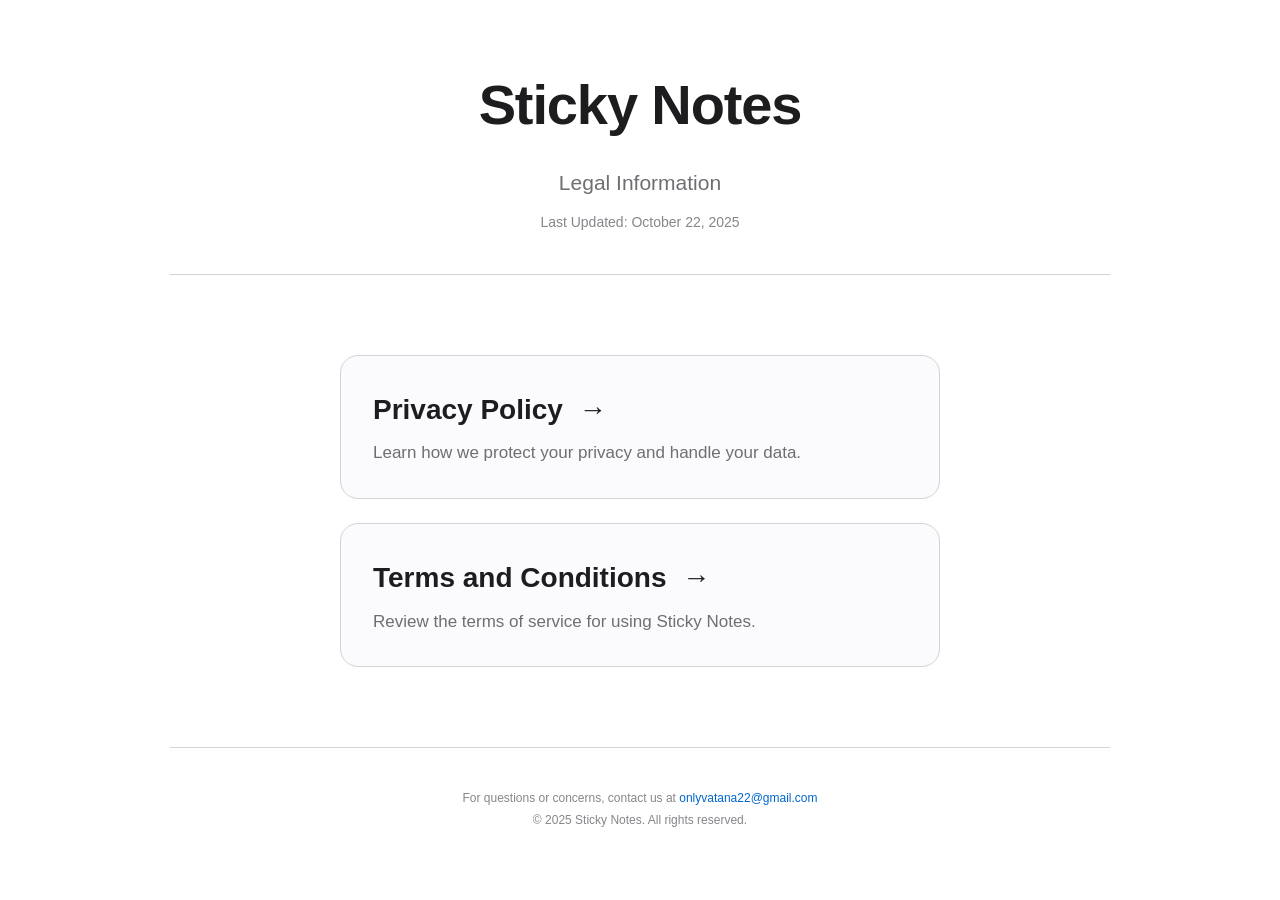
==== index.html @ 2e44e7cf "initial commit" ====
<!DOCTYPE html>
<html lang="en">
<head>
    <meta charset="UTF-8">
    <meta name="viewport" content="width=device-width, initial-scale=1.0">
    <title>Sticky Notes - Legal</title>
    <style>
        * {
            margin: 0;
            padding: 0;
            box-sizing: border-box;
        }

        body {
            font-family: -apple-system, BlinkMacSystemFont, 'SF Pro Display', 'Segoe UI', Roboto, sans-serif;
            background: #ffffff;
            color: #1d1d1f;
            line-height: 1.6;
            -webkit-font-smoothing: antialiased;
        }

        .container {
            max-width: 980px;
            margin: 0 auto;
            padding: 60px 20px;
        }

        header {
            text-align: center;
            margin-bottom: 80px;
            padding-bottom: 40px;
            border-bottom: 1px solid #d2d2d7;
        }

        h1 {
            font-size: 56px;
            font-weight: 600;
            letter-spacing: -0.02em;
            margin-bottom: 16px;
            color: #1d1d1f;
        }

        .subtitle {
            font-size: 21px;
            font-weight: 400;
            color: #6e6e73;
            margin-bottom: 8px;
        }

        .updated {
            font-size: 14px;
            color: #86868b;
            margin-top: 12px;
        }

        .links {
            display: grid;
            gap: 24px;
            max-width: 600px;
            margin: 0 auto;
        }

        .link-card {
            display: block;
            padding: 32px;
            background: #fbfbfd;
            border: 1px solid #d2d2d7;
            border-radius: 18px;
            text-decoration: none;
            transition: all 0.3s ease;
        }

        .link-card:hover {
            background: #f5f5f7;
            transform: translateY(-2px);
            box-shadow: 0 4px 16px rgba(0, 0, 0, 0.08);
        }

        .link-card h2 {
            font-size: 28px;
            font-weight: 600;
            color: #1d1d1f;
            margin-bottom: 8px;
        }

        .link-card p {
            font-size: 17px;
            color: #6e6e73;
            line-height: 1.5;
        }

        .arrow {
            display: inline-block;
            margin-left: 8px;
            transition: transform 0.3s ease;
        }

        .link-card:hover .arrow {
            transform: translateX(4px);
        }

        footer {
            margin-top: 80px;
            padding-top: 40px;
            border-top: 1px solid #d2d2d7;
            text-align: center;
        }

        .footer-content {
            font-size: 12px;
            color: #86868b;
            line-height: 1.8;
        }

        .footer-content a {
            color: #06c;
            text-decoration: none;
        }

        .footer-content a:hover {
            text-decoration: underline;
        }

        @media (max-width: 768px) {
            h1 {
                font-size: 40px;
            }

            .subtitle {
                font-size: 19px;
            }

            .container {
                padding: 40px 20px;
            }

            header {
                margin-bottom: 60px;
            }
        }
    </style>
</head>
<body>
    <div class="container">
        <header>
            <h1>Sticky Notes</h1>
            <p class="subtitle">Legal Information</p>
            <p class="updated">Last Updated: October 22, 2025</p>
        </header>

        <main class="links">
            <a href="privacy.html" class="link-card">
                <h2>Privacy Policy <span class="arrow">→</span></h2>
                <p>Learn how we protect your privacy and handle your data.</p>
            </a>

            <a href="terms.html" class="link-card">
                <h2>Terms and Conditions <span class="arrow">→</span></h2>
                <p>Review the terms of service for using Sticky Notes.</p>
            </a>
        </main>

        <footer>
            <div class="footer-content">
                For questions or concerns, contact us at <a href="mailto:onlyvatana22@gmail.com">onlyvatana22@gmail.com</a>
                <br>
                © 2025 Sticky Notes. All rights reserved.
            </div>
        </footer>
    </div>
</body>
</html>
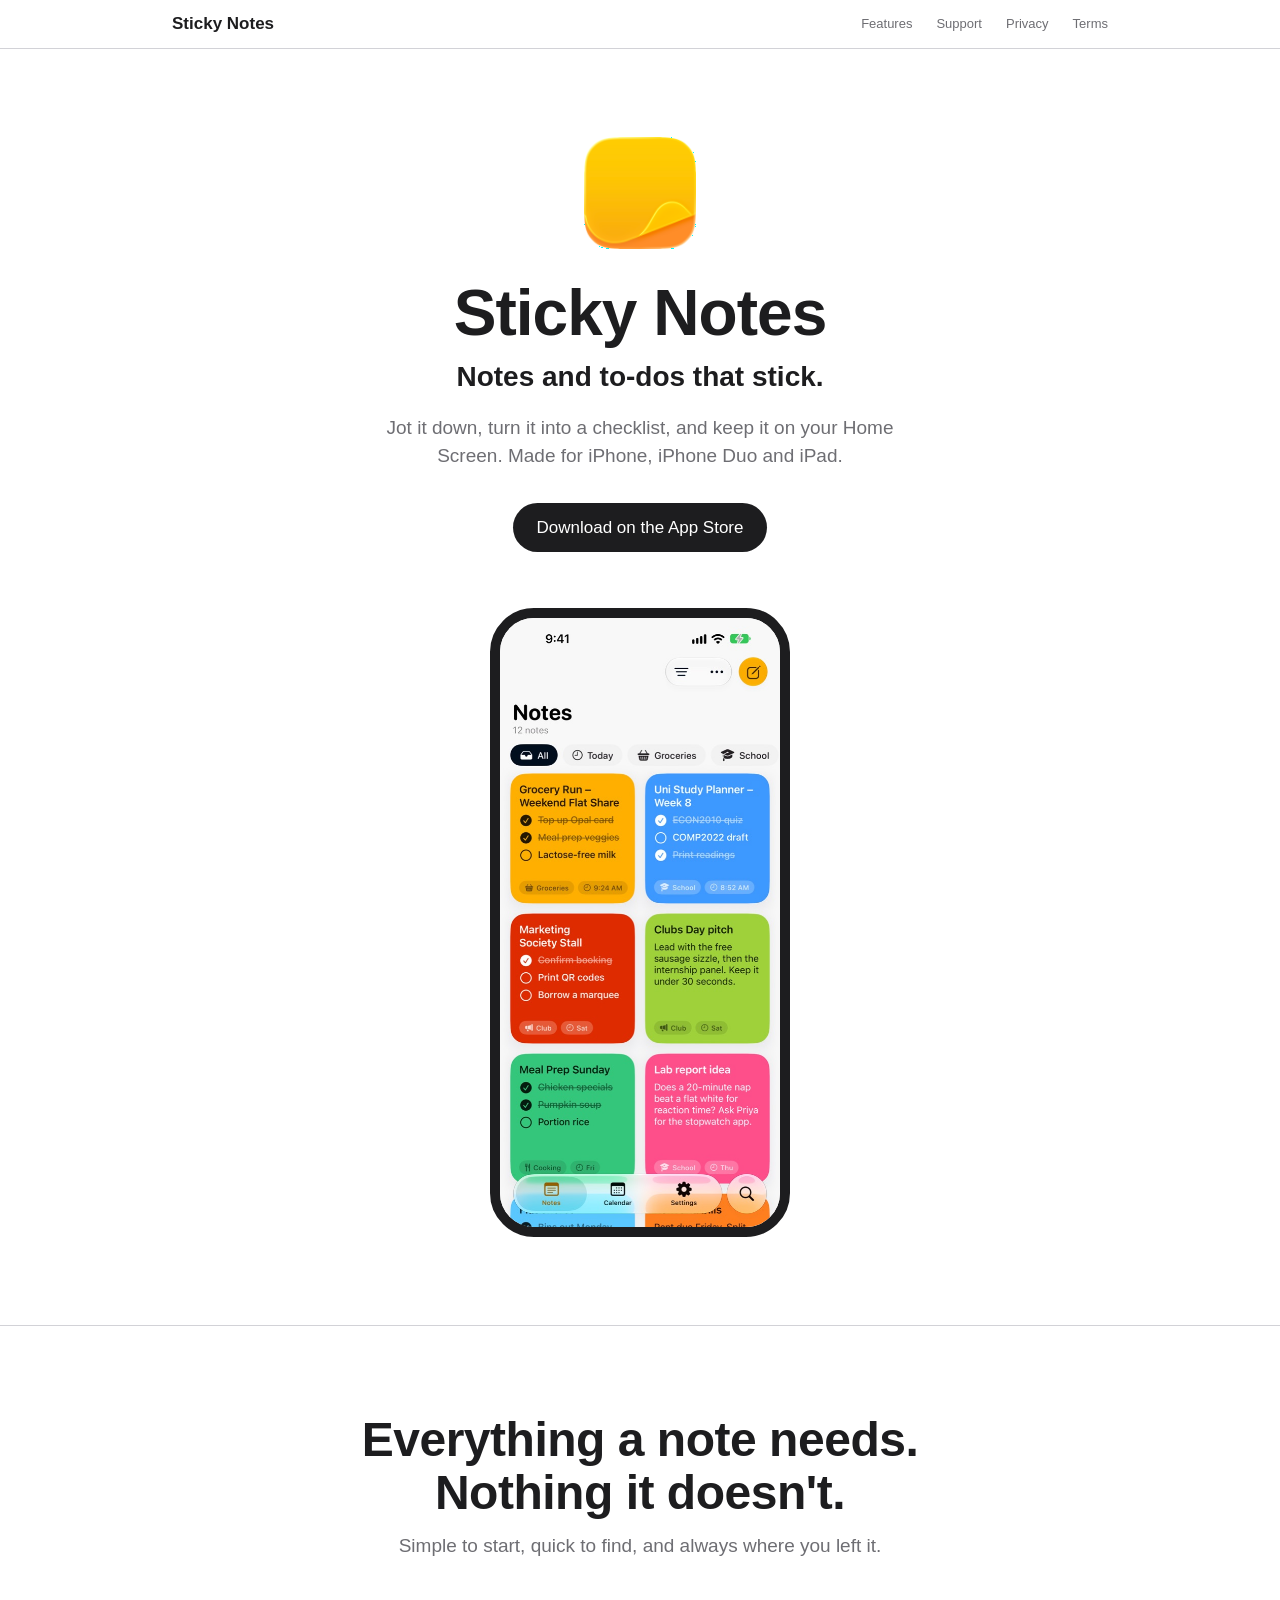
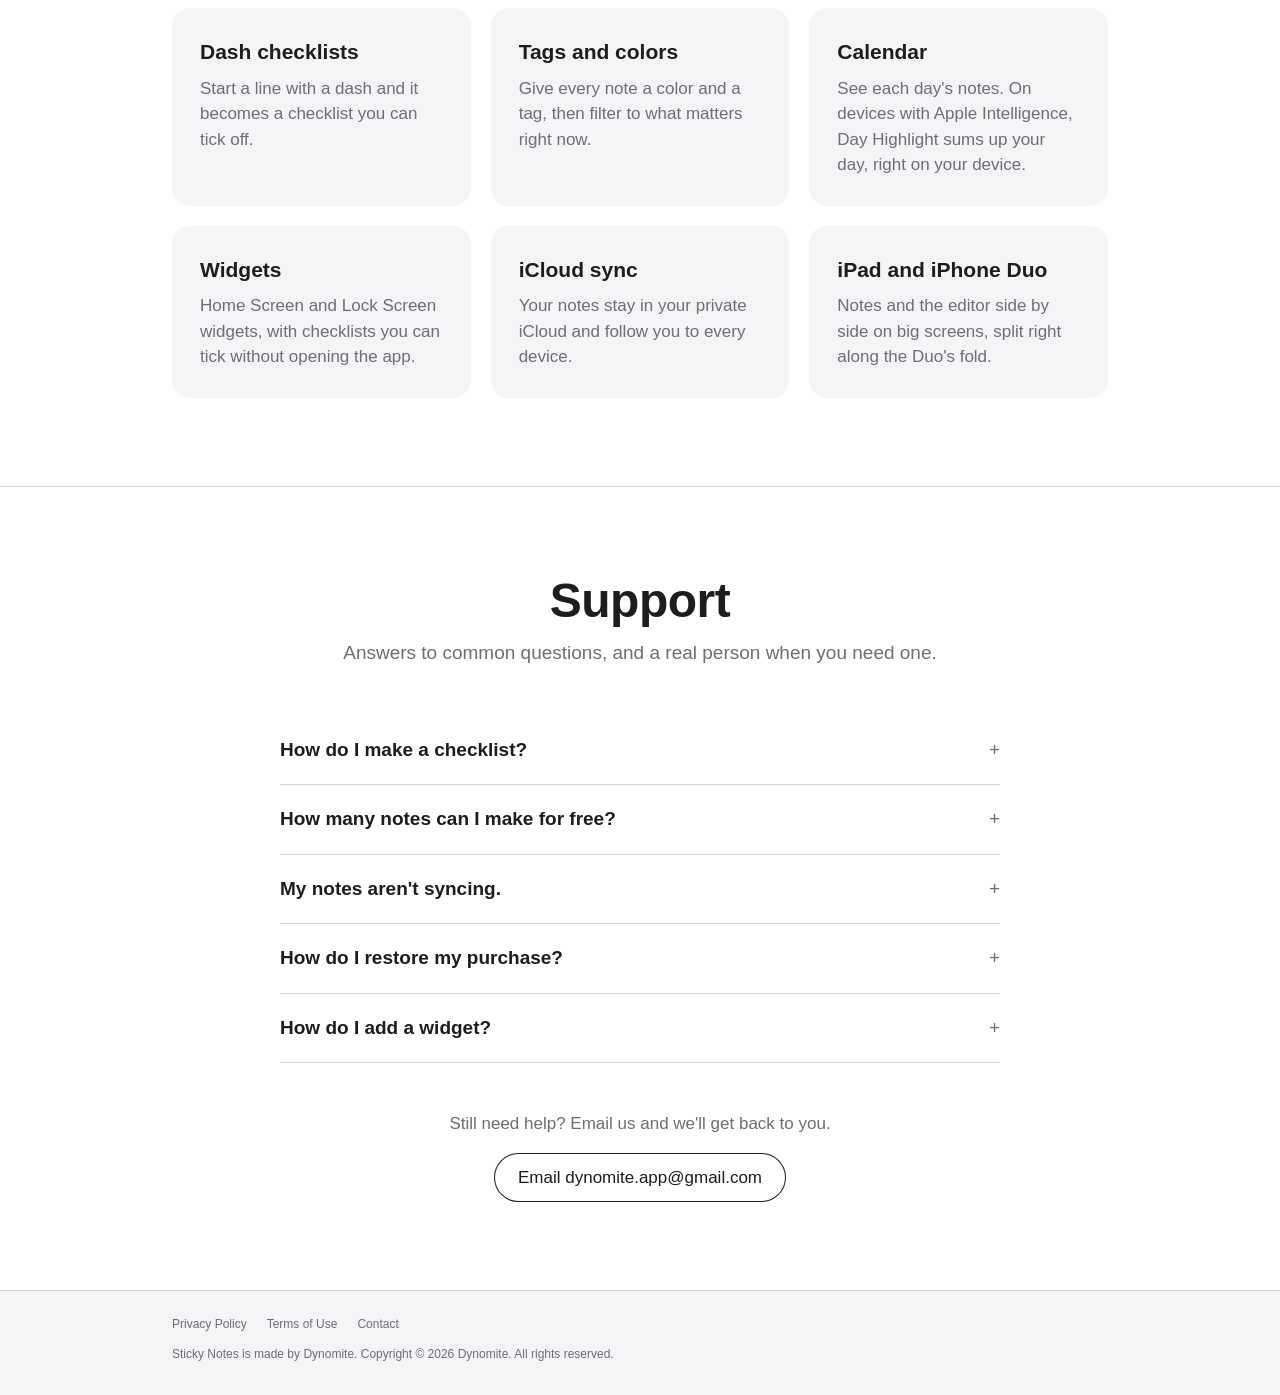
==== commit d2695c45: "Redesign the site in black and white; Dynomite as developer and contact Adds a product and support h" ====
--- a/index.html
+++ b/index.html
@@ -3,170 +3,115 @@
 <head>
     <meta charset="UTF-8">
     <meta name="viewport" content="width=device-width, initial-scale=1.0">
-    <title>Sticky Notes - Legal</title>
-    <style>
-        * {
-            margin: 0;
-            padding: 0;
-            box-sizing: border-box;
-        }
-
-        body {
-            font-family: -apple-system, BlinkMacSystemFont, 'SF Pro Display', 'Segoe UI', Roboto, sans-serif;
-            background: #ffffff;
-            color: #1d1d1f;
-            line-height: 1.6;
-            -webkit-font-smoothing: antialiased;
-        }
-
-        .container {
-            max-width: 980px;
-            margin: 0 auto;
-            padding: 60px 20px;
-        }
-
-        header {
-            text-align: center;
-            margin-bottom: 80px;
-            padding-bottom: 40px;
-            border-bottom: 1px solid #d2d2d7;
-        }
-
-        h1 {
-            font-size: 56px;
-            font-weight: 600;
-            letter-spacing: -0.02em;
-            margin-bottom: 16px;
-            color: #1d1d1f;
-        }
-
-        .subtitle {
-            font-size: 21px;
-            font-weight: 400;
-            color: #6e6e73;
-            margin-bottom: 8px;
-        }
-
-        .updated {
-            font-size: 14px;
-            color: #86868b;
-            margin-top: 12px;
-        }
-
-        .links {
-            display: grid;
-            gap: 24px;
-            max-width: 600px;
-            margin: 0 auto;
-        }
-
-        .link-card {
-            display: block;
-            padding: 32px;
-            background: #fbfbfd;
-            border: 1px solid #d2d2d7;
-            border-radius: 18px;
-            text-decoration: none;
-            transition: all 0.3s ease;
-        }
-
-        .link-card:hover {
-            background: #f5f5f7;
-            transform: translateY(-2px);
-            box-shadow: 0 4px 16px rgba(0, 0, 0, 0.08);
-        }
-
-        .link-card h2 {
-            font-size: 28px;
-            font-weight: 600;
-            color: #1d1d1f;
-            margin-bottom: 8px;
-        }
-
-        .link-card p {
-            font-size: 17px;
-            color: #6e6e73;
-            line-height: 1.5;
-        }
-
-        .arrow {
-            display: inline-block;
-            margin-left: 8px;
-            transition: transform 0.3s ease;
-        }
-
-        .link-card:hover .arrow {
-            transform: translateX(4px);
-        }
-
-        footer {
-            margin-top: 80px;
-            padding-top: 40px;
-            border-top: 1px solid #d2d2d7;
-            text-align: center;
-        }
-
-        .footer-content {
-            font-size: 12px;
-            color: #86868b;
-            line-height: 1.8;
-        }
-
-        .footer-content a {
-            color: #06c;
-            text-decoration: none;
-        }
-
-        .footer-content a:hover {
-            text-decoration: underline;
-        }
-
-        @media (max-width: 768px) {
-            h1 {
-                font-size: 40px;
-            }
-
-            .subtitle {
-                font-size: 19px;
-            }
-
-            .container {
-                padding: 40px 20px;
-            }
-
-            header {
-                margin-bottom: 60px;
-            }
-        }
-    </style>
+    <title>Sticky Notes: Notes &amp; Todos</title>
+    <meta name="description" content="Colorful sticky notes, dash checklists, a calendar and widgets for iPhone, iPhone Duo and iPad. Made by Dynomite.">
+    <meta name="apple-itunes-app" content="app-id=6754217076">
+    <link rel="icon" href="images/app-icon.png">
+    <link rel="stylesheet" href="style.css">
 </head>
 <body>
-    <div class="container">
-        <header>
+    <nav>
+        <div class="wrap">
+            <a class="brand" href="index.html">Sticky Notes</a>
+            <ul>
+                <li><a href="#features">Features</a></li>
+                <li><a href="#support">Support</a></li>
+                <li><a href="privacy.html">Privacy</a></li>
+                <li><a href="terms.html">Terms</a></li>
+            </ul>
+        </div>
+    </nav>
+
+    <main>
+        <div class="hero wrap">
+            <img class="icon" src="images/app-icon.png" alt="Sticky Notes app icon">
             <h1>Sticky Notes</h1>
-            <p class="subtitle">Legal Information</p>
-            <p class="updated">Last Updated: October 22, 2025</p>
-        </header>
+            <p class="tagline">Notes and to-dos that stick.</p>
+            <p class="lede">Jot it down, turn it into a checklist, and keep it on your Home Screen. Made for iPhone, iPhone Duo and iPad.</p>
+            <a class="button" href="https://apps.apple.com/app/id6754217076">Download on the App Store</a>
+        </div>
 
-        <main class="links">
-            <a href="privacy.html" class="link-card">
-                <h2>Privacy Policy <span class="arrow">→</span></h2>
-                <p>Learn how we protect your privacy and handle your data.</p>
-            </a>
+        <picture>
+            <source srcset="images/notes-dark.jpg" media="(prefers-color-scheme: dark)">
+            <img class="shot" src="images/notes-light.jpg" alt="The Sticky Notes grid with colorful notes and checklists">
+        </picture>
 
-            <a href="terms.html" class="link-card">
-                <h2>Terms and Conditions <span class="arrow">→</span></h2>
-                <p>Review the terms of service for using Sticky Notes.</p>
-            </a>
-        </main>
+        <section id="features" style="margin-top: 88px;">
+            <div class="wrap">
+                <h2>Everything a note needs.<br>Nothing it doesn't.</h2>
+                <p class="sub">Simple to start, quick to find, and always where you left it.</p>
+                <div class="grid">
+                    <div class="card">
+                        <h3>Dash checklists</h3>
+                        <p>Start a line with a dash and it becomes a checklist you can tick off.</p>
+                    </div>
+                    <div class="card">
+                        <h3>Tags and colors</h3>
+                        <p>Give every note a color and a tag, then filter to what matters right now.</p>
+                    </div>
+                    <div class="card">
+                        <h3>Calendar</h3>
+                        <p>See each day's notes. On devices with Apple Intelligence, Day Highlight sums up your day, right on your device.</p>
+                    </div>
+                    <div class="card">
+                        <h3>Widgets</h3>
+                        <p>Home Screen and Lock Screen widgets, with checklists you can tick without opening the app.</p>
+                    </div>
+                    <div class="card">
+                        <h3>iCloud sync</h3>
+                        <p>Your notes stay in your private iCloud and follow you to every device.</p>
+                    </div>
+                    <div class="card">
+                        <h3>iPad and iPhone Duo</h3>
+                        <p>Notes and the editor side by side on big screens, split right along the Duo's fold.</p>
+                    </div>
+                </div>
+            </div>
+        </section>
 
-        <footer>
-            <div class="footer-content">
-                For questions or concerns, contact us at <a href="mailto:onlyvatana22@gmail.com">onlyvatana22@gmail.com</a>
-                <br>
-                © 2025 Sticky Notes. All rights reserved.
+        <section id="support">
+            <div class="wrap">
+                <h2>Support</h2>
+                <p class="sub">Answers to common questions, and a real person when you need one.</p>
+                <div class="faq">
+                    <details>
+                        <summary>How do I make a checklist?</summary>
+                        <p>Start a line with a dash (-) followed by a space. Each dash line becomes a checklist item you can tick off in the note or in a widget.</p>
+                    </details>
+                    <details>
+                        <summary>How many notes can I make for free?</summary>
+                        <p>The free version holds 5 notes and 2 archived notes. When you reach the limit, the app tells you. Sticky Notes Pro removes the limits and unlocks extra features.</p>
+                    </details>
+                    <details>
+                        <summary>My notes aren't syncing.</summary>
+                        <p>Make sure you're signed in to iCloud on each device and that iCloud is turned on for Sticky Notes. In the app, Settings › iCloud Sync shows the current sync status.</p>
+                    </details>
+                    <details>
+                        <summary>How do I restore my purchase?</summary>
+                        <p>Open the Pro screen in the app and tap Restore. Use the same Apple Account you bought Pro with.</p>
+                    </details>
+                    <details>
+                        <summary>How do I add a widget?</summary>
+                        <p>Touch and hold your Home Screen, tap Edit, then Add Widget, and search for Sticky Notes.</p>
+                    </details>
+                </div>
+                <div class="contact">
+                    <p>Still need help? Email us and we'll get back to you.</p>
+                    <a class="button secondary" href="mailto:dynomite.app@gmail.com?subject=Sticky%20Notes%20support">Email dynomite.app@gmail.com</a>
+                </div>
             </div>
-        </footer>
-    </div>
+        </section>
+    </main>
+
+    <footer>
+        <div class="wrap">
+            <div class="links">
+                <a href="privacy.html">Privacy Policy</a>
+                <a href="terms.html">Terms of Use</a>
+                <a href="mailto:dynomite.app@gmail.com">Contact</a>
+            </div>
+            <p>Sticky Notes is made by Dynomite. Copyright © 2026 Dynomite. All rights reserved.</p>
+        </div>
+    </footer>
 </body>
 </html>
--- a/style.css
+++ b/style.css
@@ -0,0 +1,118 @@
+:root {
+    --bg: #ffffff;
+    --bg-alt: #f5f5f7;
+    --text: #1d1d1f;
+    --text-2: #6e6e73;
+    --line: #d2d2d7;
+    --button-bg: #1d1d1f;
+    --button-text: #ffffff;
+    --nav-bg: rgba(255, 255, 255, 0.8);
+    color-scheme: light dark;
+}
+
+@media (prefers-color-scheme: dark) {
+    :root {
+        --bg: #000000;
+        --bg-alt: #161617;
+        --text: #f5f5f7;
+        --text-2: #a1a1a6;
+        --line: #424245;
+        --button-bg: #f5f5f7;
+        --button-text: #000000;
+        --nav-bg: rgba(0, 0, 0, 0.75);
+    }
+}
+
+* { margin: 0; padding: 0; box-sizing: border-box; }
+
+body {
+    font-family: -apple-system, BlinkMacSystemFont, "SF Pro Text", "Helvetica Neue", Helvetica, Arial, sans-serif;
+    background: var(--bg);
+    color: var(--text);
+    line-height: 1.5;
+    -webkit-font-smoothing: antialiased;
+}
+
+a { color: inherit; }
+
+.wrap { max-width: 980px; margin: 0 auto; padding: 0 22px; }
+
+/* Navigation */
+nav {
+    position: sticky; top: 0; z-index: 10;
+    background: var(--nav-bg);
+    backdrop-filter: saturate(180%) blur(20px);
+    -webkit-backdrop-filter: saturate(180%) blur(20px);
+    border-bottom: 1px solid var(--line);
+}
+nav .wrap { display: flex; align-items: center; justify-content: space-between; height: 48px; }
+nav .brand { font-weight: 600; font-size: 17px; text-decoration: none; white-space: nowrap; }
+nav ul { display: flex; gap: 24px; list-style: none; font-size: 13px; }
+nav ul a { text-decoration: none; color: var(--text-2); }
+nav ul a:hover, nav ul a[aria-current] { color: var(--text); }
+
+/* Buttons */
+.button {
+    display: inline-block;
+    padding: 12px 24px;
+    border-radius: 980px;
+    background: var(--button-bg);
+    color: var(--button-text);
+    font-size: 17px;
+    text-decoration: none;
+}
+.button:hover { opacity: 0.85; }
+.button.secondary { background: transparent; color: var(--text); box-shadow: inset 0 0 0 1px var(--text); }
+
+/* Home */
+.hero { text-align: center; padding-top: 88px; padding-bottom: 56px; }
+section[id] { scroll-margin-top: 48px; }
+.hero .icon { width: 112px; height: 112px; border-radius: 25px; }
+.hero h1 { font-size: 64px; font-weight: 700; letter-spacing: -0.015em; line-height: 1.06; margin-top: 24px; }
+.hero .tagline { font-size: 28px; font-weight: 600; margin-top: 8px; }
+.hero .lede { font-size: 19px; color: var(--text-2); max-width: 560px; margin: 16px auto 32px; }
+.shot { display: block; width: 300px; max-width: 80%; margin: 0 auto; border-radius: 44px; border: 10px solid var(--text); }
+
+section { padding: 88px 0; border-top: 1px solid var(--line); }
+section > .wrap > h2 { font-size: 48px; font-weight: 700; letter-spacing: -0.01em; line-height: 1.1; text-align: center; }
+section > .wrap > .sub { font-size: 19px; color: var(--text-2); text-align: center; margin: 12px auto 48px; max-width: 600px; }
+
+.grid { display: grid; grid-template-columns: repeat(3, 1fr); gap: 20px; }
+.card { background: var(--bg-alt); border-radius: 18px; padding: 28px; }
+.card h3 { font-size: 21px; font-weight: 600; margin-bottom: 8px; }
+.card p { font-size: 17px; color: var(--text-2); }
+
+.faq { max-width: 720px; margin: 0 auto; }
+.faq details { border-bottom: 1px solid var(--line); padding: 20px 0; }
+.faq summary { font-size: 19px; font-weight: 600; cursor: pointer; list-style: none; display: flex; justify-content: space-between; gap: 16px; }
+.faq summary::-webkit-details-marker { display: none; }
+.faq summary::after { content: "+"; font-weight: 400; color: var(--text-2); }
+.faq details[open] summary::after { content: "−"; }
+.faq details p { font-size: 17px; color: var(--text-2); margin-top: 12px; }
+.contact { text-align: center; margin-top: 48px; }
+.contact p { font-size: 17px; color: var(--text-2); margin-bottom: 16px; }
+
+/* Legal pages */
+.legal { max-width: 720px; padding: 64px 0 24px; }
+.legal h1 { font-size: 48px; font-weight: 700; letter-spacing: -0.01em; line-height: 1.1; }
+.legal .updated { font-size: 14px; color: var(--text-2); margin: 12px 0 40px; }
+.legal h2 { font-size: 24px; font-weight: 600; margin: 40px 0 12px; }
+.legal p, .legal li { font-size: 17px; margin-bottom: 12px; }
+.legal ul { padding-left: 22px; margin-bottom: 12px; }
+
+/* Footer */
+footer { border-top: 1px solid var(--line); background: var(--bg-alt); padding: 24px 0 32px; font-size: 12px; color: var(--text-2); }
+footer .links { display: flex; flex-wrap: wrap; gap: 8px 20px; margin-bottom: 12px; }
+footer a { text-decoration: none; }
+footer a:hover { text-decoration: underline; color: var(--text); }
+
+@media (max-width: 734px) {
+    nav ul { gap: 14px; font-size: 12px; }
+    nav ul li:first-child { display: none; }
+    .hero { padding-top: 56px; padding-bottom: 40px; }
+    .hero h1 { font-size: 44px; }
+    .hero .tagline { font-size: 22px; }
+    section { padding: 64px 0; }
+    section > .wrap > h2, .legal h1 { font-size: 36px; }
+    .grid { grid-template-columns: 1fr; }
+}
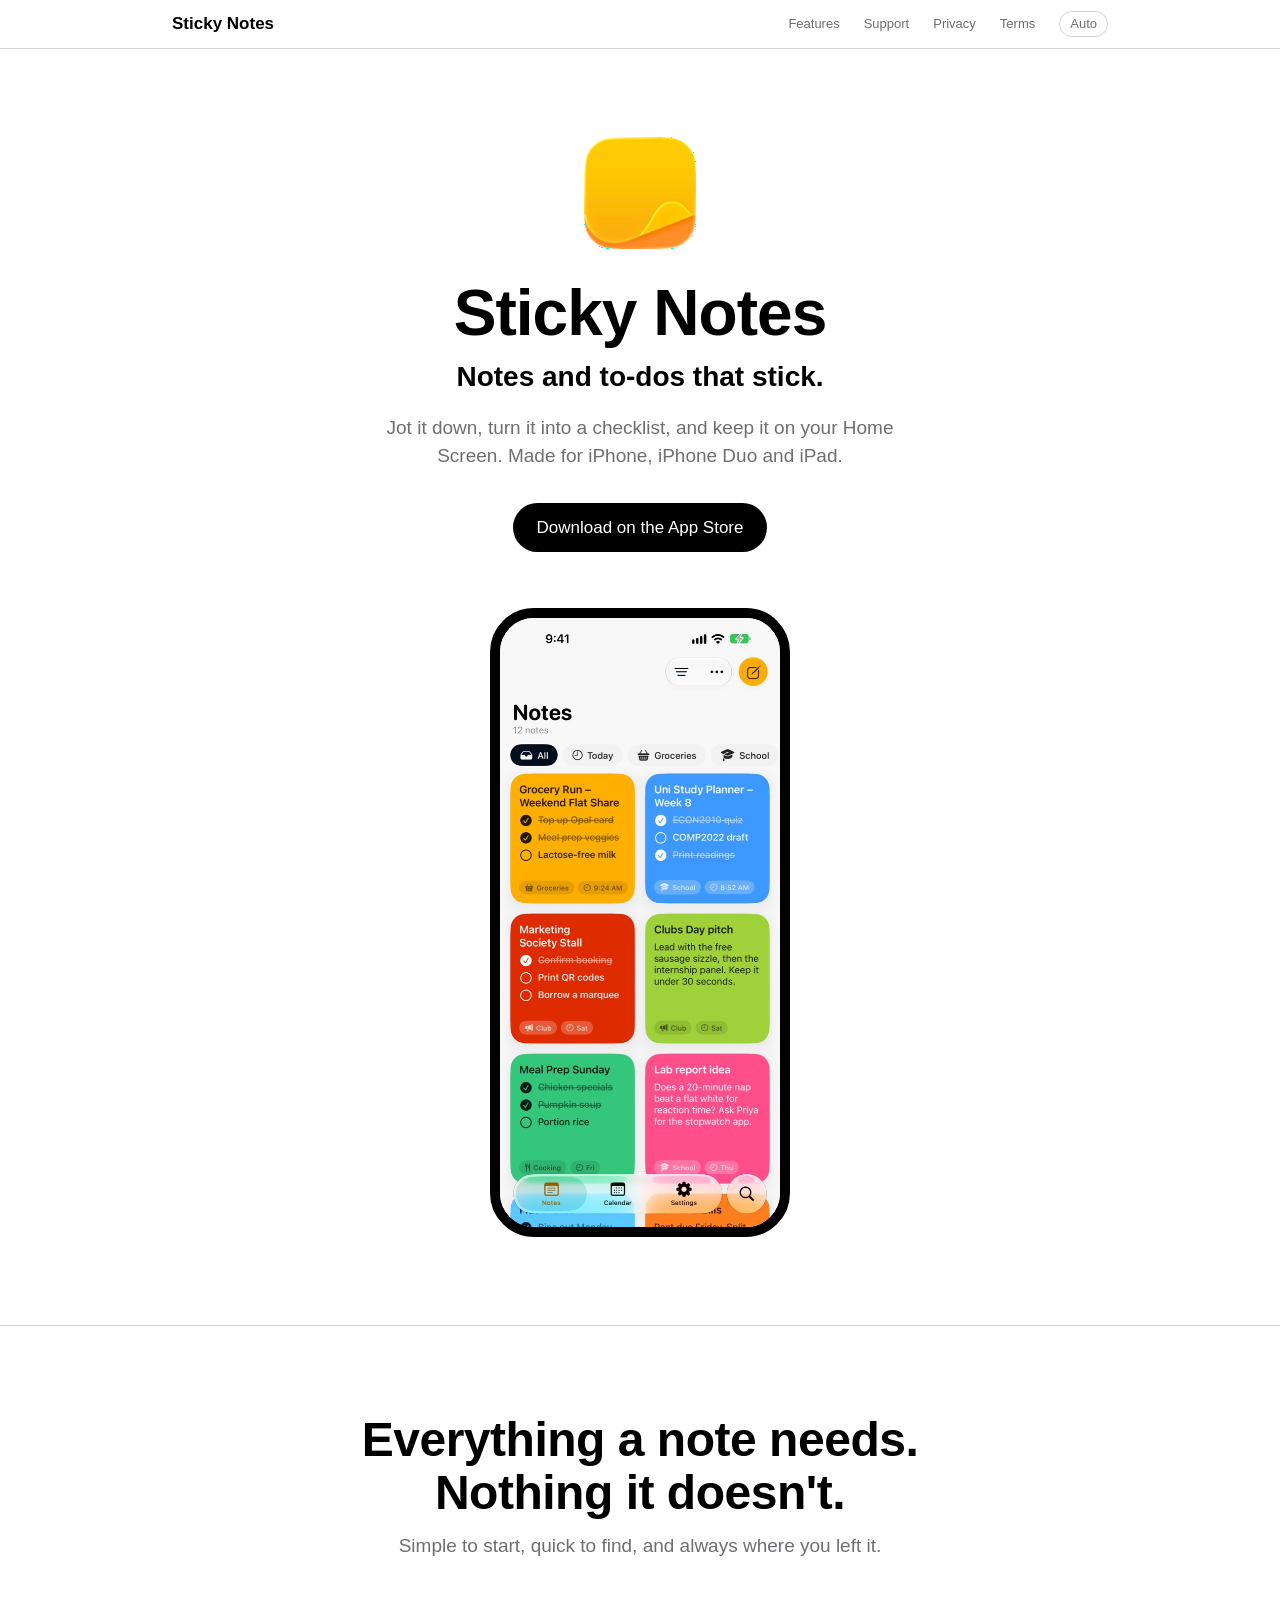
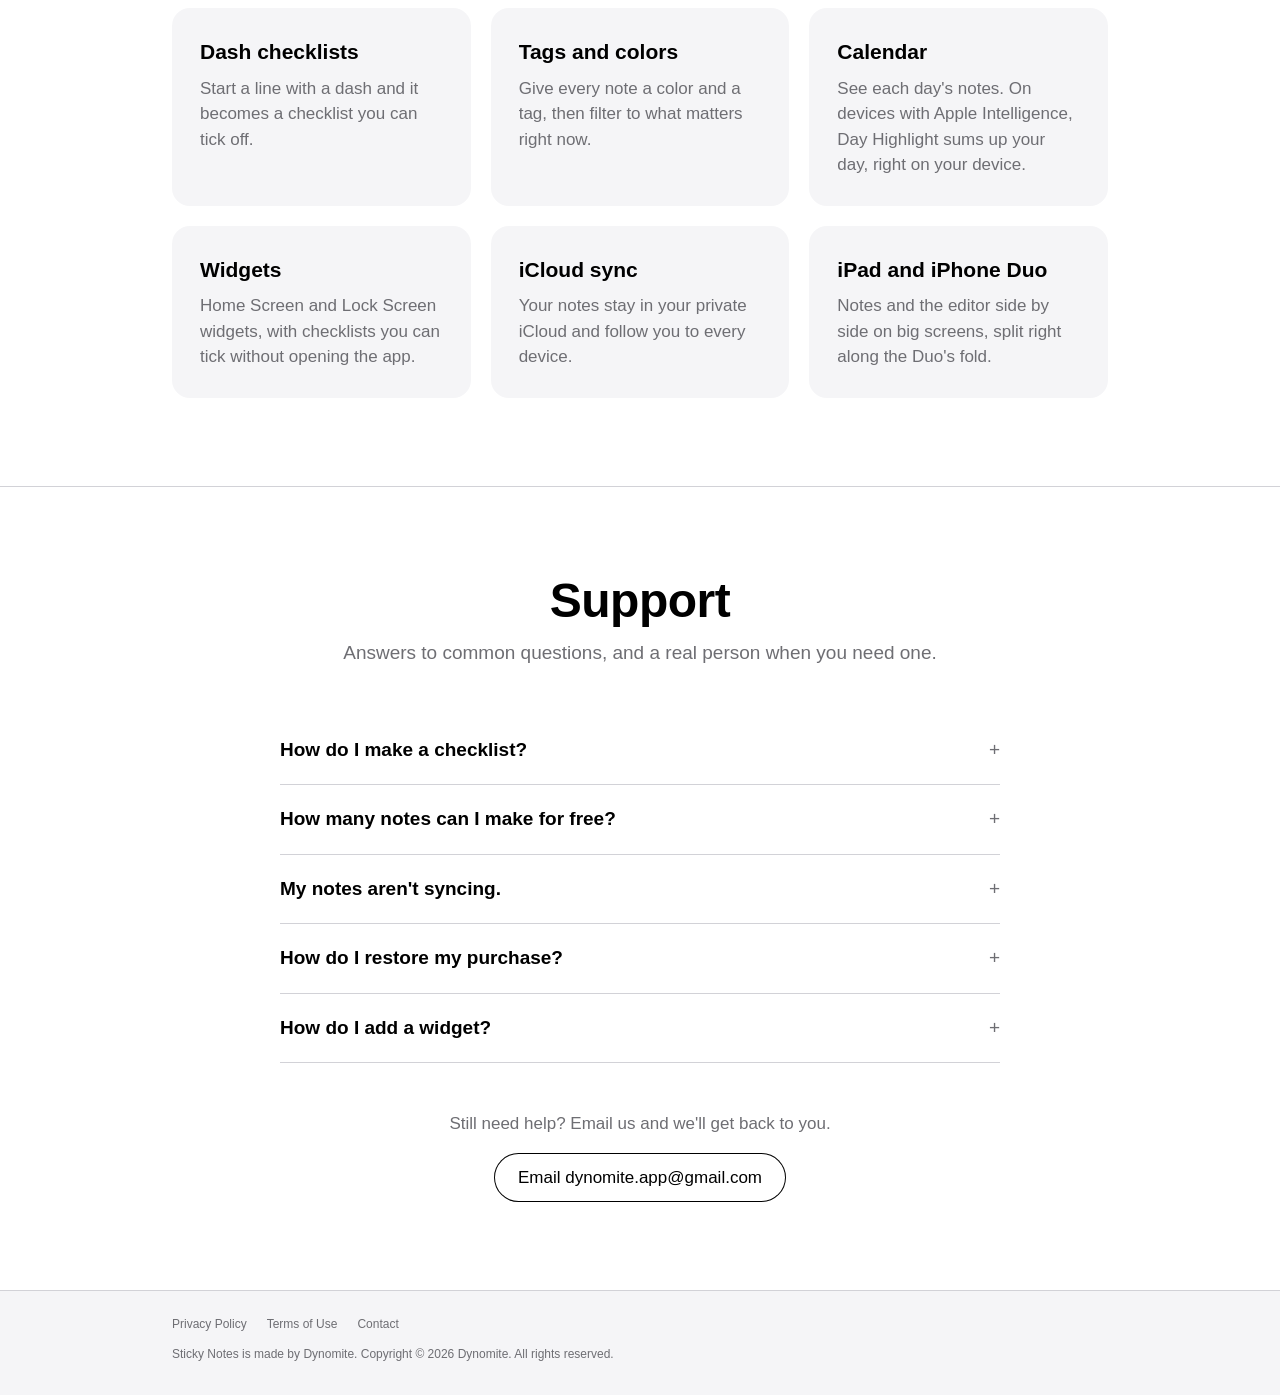
==== commit 564e067b: "Add an Auto / Light / Dark theme switch Co-Authored-By: Claude Opus 5.5 <noreply@anthropic.com>" ====
--- a/index.html
+++ b/index.html
@@ -8,6 +8,7 @@
     <meta name="apple-itunes-app" content="app-id=6754217076">
     <link rel="icon" href="images/app-icon.png">
     <link rel="stylesheet" href="style.css">
+    <script src="theme.js"></script>
 </head>
 <body>
     <nav>
@@ -18,6 +19,7 @@
                 <li><a href="#support">Support</a></li>
                 <li><a href="privacy.html">Privacy</a></li>
                 <li><a href="terms.html">Terms</a></li>
+                <li><button class="theme-toggle" type="button">Auto</button></li>
             </ul>
         </div>
     </nav>
@@ -31,10 +33,8 @@
             <a class="button" href="https://apps.apple.com/app/id6754217076">Download on the App Store</a>
         </div>
 
-        <picture>
-            <source srcset="images/notes-dark.jpg" media="(prefers-color-scheme: dark)">
-            <img class="shot" src="images/notes-light.jpg" alt="The Sticky Notes grid with colorful notes and checklists">
-        </picture>
+        <img class="shot shot-light" src="images/notes-light.jpg" alt="The Sticky Notes grid with colorful notes and checklists">
+        <img class="shot shot-dark" src="images/notes-dark.jpg" alt="The Sticky Notes grid in dark mode">
 
         <section id="features" style="margin-top: 88px;">
             <div class="wrap">
--- a/style.css
+++ b/style.css
@@ -1,27 +1,36 @@
+/* Theme: follows the device unless the visitor picks one (theme.js sets data-theme). */
 :root {
-    --bg: #ffffff;
-    --bg-alt: #f5f5f7;
-    --text: #1d1d1f;
-    --text-2: #6e6e73;
-    --line: #d2d2d7;
-    --button-bg: #1d1d1f;
-    --button-text: #ffffff;
-    --nav-bg: rgba(255, 255, 255, 0.8);
     color-scheme: light dark;
+    --bg: light-dark(#ffffff, #000000);
+    --bg-alt: light-dark(#f5f5f7, #161617);
+    --text: light-dark(#000000, #ffffff);
+    --text-2: light-dark(#6e6e73, #a1a1a6);
+    --line: light-dark(#d2d2d7, #424245);
+    --button-bg: light-dark(#000000, #ffffff);
+    --button-text: light-dark(#ffffff, #000000);
+    --nav-bg: light-dark(rgba(255, 255, 255, 0.8), rgba(0, 0, 0, 0.75));
+}
+:root[data-theme="light"] { color-scheme: light; }
+:root[data-theme="dark"] { color-scheme: dark; }
+
+img.shot-dark { display: none; }
+:root[data-theme="dark"] .shot-light { display: none; }
+:root[data-theme="dark"] .shot-dark { display: block; }
+@media (prefers-color-scheme: dark) {
+    :root:not([data-theme="light"]) .shot-light { display: none; }
+    :root:not([data-theme="light"]) .shot-dark { display: block; }
 }
 
-@media (prefers-color-scheme: dark) {
-    :root {
-        --bg: #000000;
-        --bg-alt: #161617;
-        --text: #f5f5f7;
-        --text-2: #a1a1a6;
-        --line: #424245;
-        --button-bg: #f5f5f7;
-        --button-text: #000000;
-        --nav-bg: rgba(0, 0, 0, 0.75);
-    }
+.theme-toggle {
+    font: inherit; font-size: 13px;
+    color: var(--text-2);
+    background: none;
+    border: 1px solid var(--line);
+    border-radius: 980px;
+    padding: 2px 10px;
+    cursor: pointer;
 }
+.theme-toggle:hover { color: var(--text); border-color: var(--text); }
 
 * { margin: 0; padding: 0; box-sizing: border-box; }
 
@@ -47,7 +56,7 @@
 }
 nav .wrap { display: flex; align-items: center; justify-content: space-between; height: 48px; }
 nav .brand { font-weight: 600; font-size: 17px; text-decoration: none; white-space: nowrap; }
-nav ul { display: flex; gap: 24px; list-style: none; font-size: 13px; }
+nav ul { display: flex; align-items: center; gap: 24px; list-style: none; font-size: 13px; }
 nav ul a { text-decoration: none; color: var(--text-2); }
 nav ul a:hover, nav ul a[aria-current] { color: var(--text); }
 
